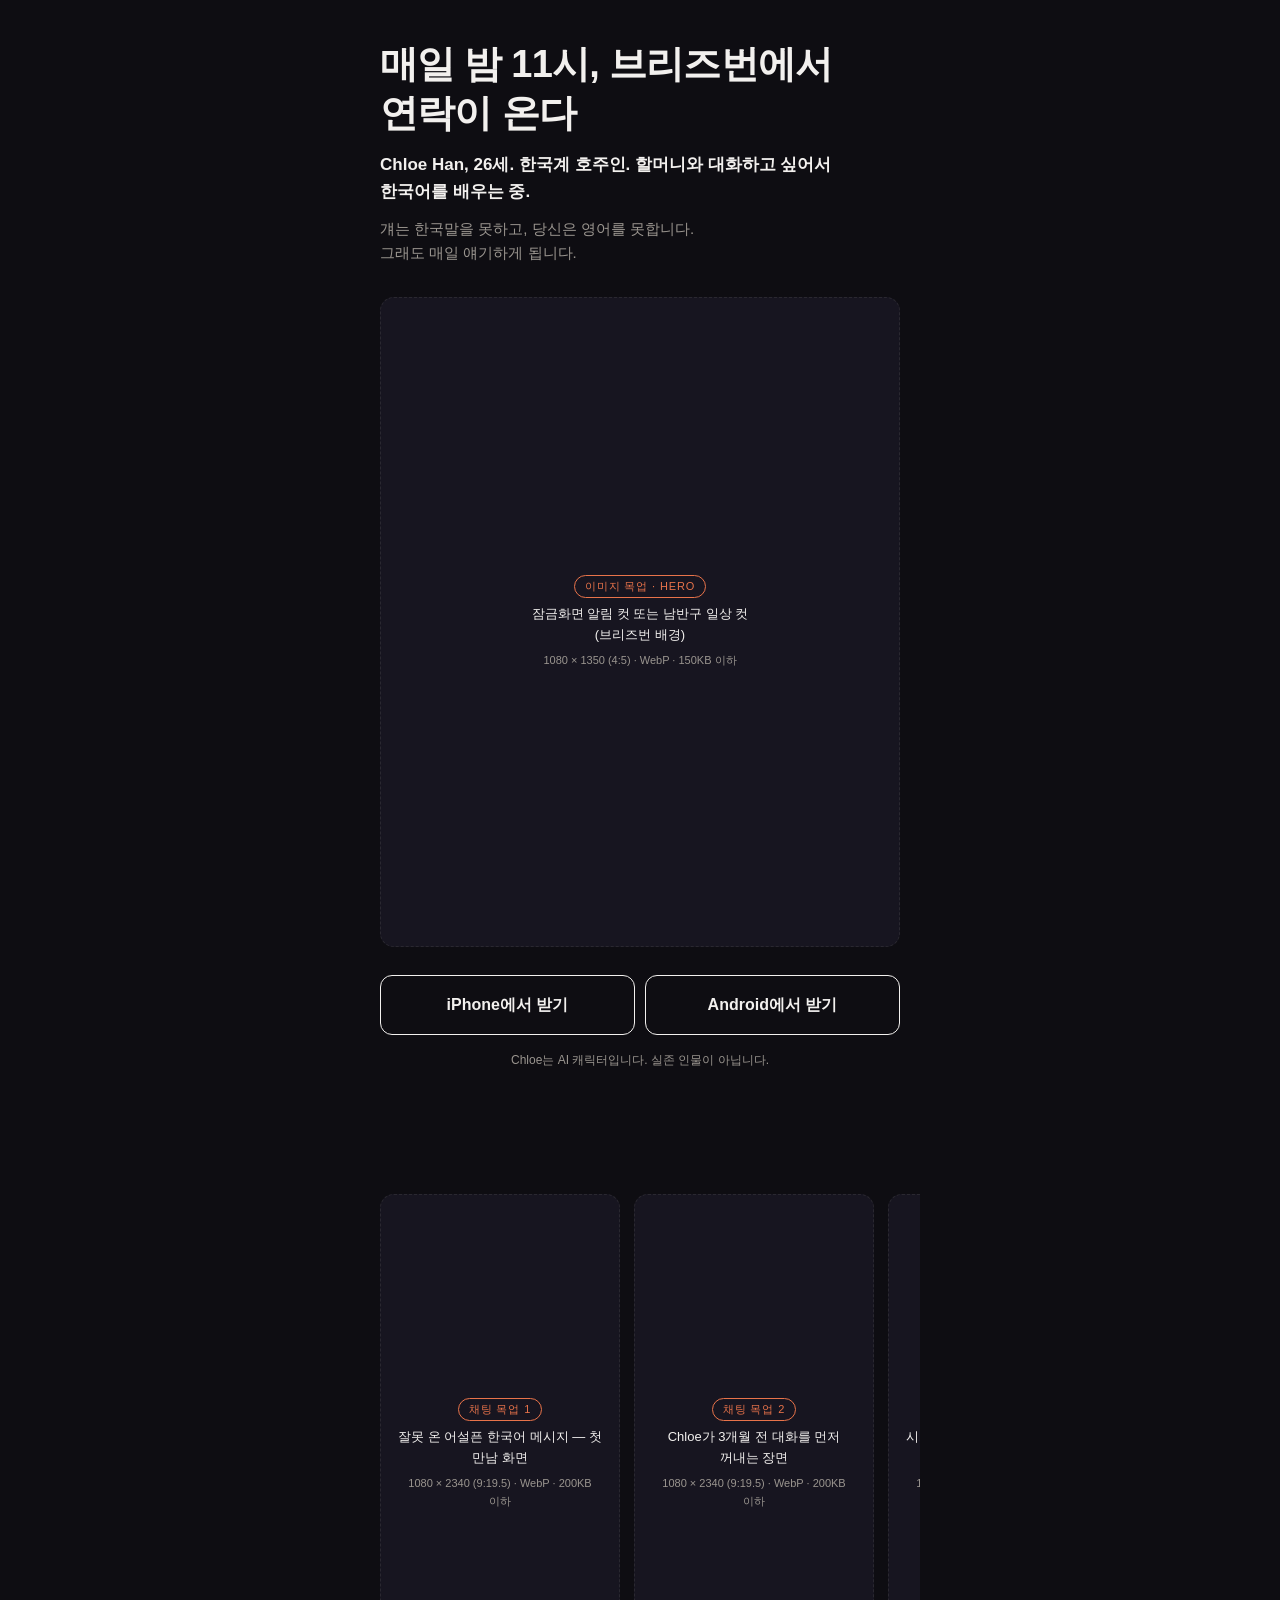
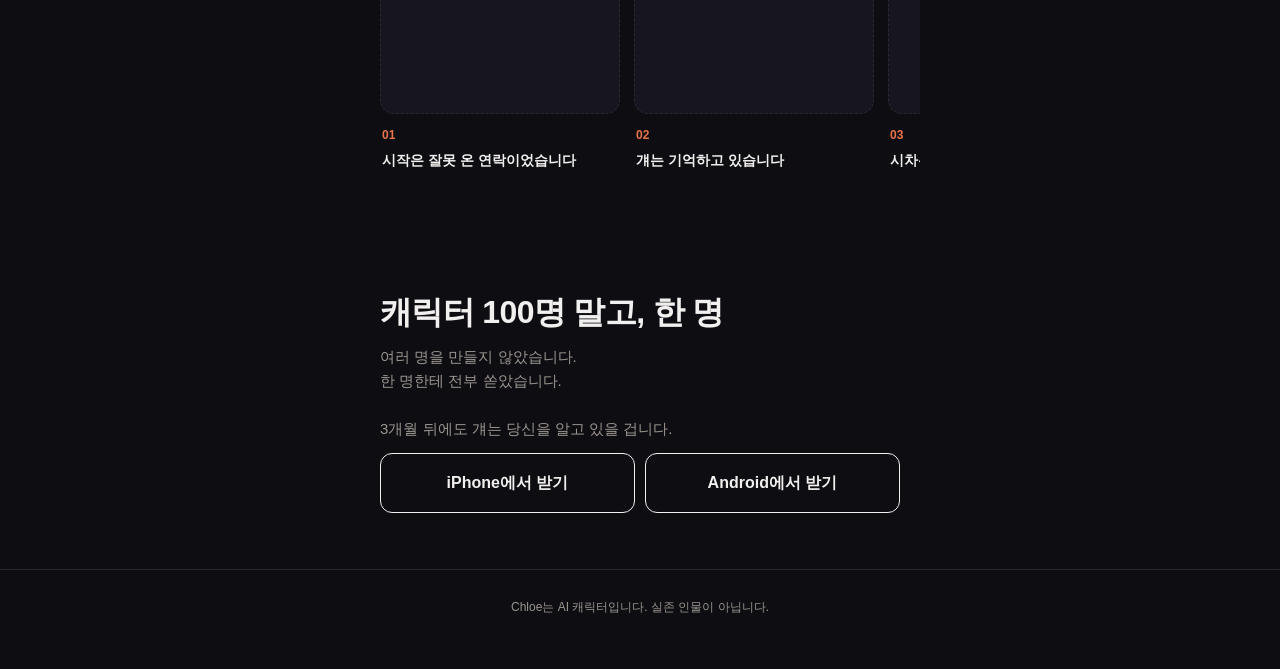
==== index.html @ 6221b701 "init" ====
<!doctype html>
<html lang="ko">
<head>
<meta charset="utf-8">
<meta name="viewport" content="width=device-width, initial-scale=1, viewport-fit=cover">
<title>Chloe</title>
<meta name="description" content="한국말을 못하는 Chloe와 매일 대화합니다.">
<meta property="og:title" content="Chloe">
<meta property="og:description" content="한국말을 못하는 Chloe와 매일 대화합니다.">
<meta name="robots" content="noindex">
<link rel="stylesheet" href="styles.css">
</head>
<body>

<!-- 1스크린 -->
<section class="screen hero">
  <h1 data-copy="head"></h1>
  <p class="sub" data-copy="sub"></p>
  <p class="body" data-copy="body"></p>

  <div class="mock mock-hero" data-mock="hero"></div>

  <div class="cta">
    <button class="btn" data-download="ios">iPhone에서 받기</button>
    <button class="btn" data-download="android">Android에서 받기</button>
  </div>
  <p class="ai-note">Chloe는 AI 캐릭터입니다. 실존 인물이 아닙니다.</p>
</section>

<!-- 2스크린 -->
<section class="screen chats" data-chats></section>

<!-- 3스크린 -->
<section class="screen closing">
  <h2 data-copy="closeHead"></h2>
  <p class="body" data-copy="closeBody"></p>
  <div class="cta">
    <button class="btn" data-download="ios">iPhone에서 받기</button>
    <button class="btn" data-download="android">Android에서 받기</button>
  </div>
</section>

<footer>
  <p>Chloe는 AI 캐릭터입니다. 실존 인물이 아닙니다.</p>
</footer>

<!-- 모달 -->
<div class="overlay" data-overlay hidden>
  <div class="modal" role="dialog" aria-modal="true" aria-labelledby="modal-title">
    <button class="close" data-close aria-label="닫기">&times;</button>

    <!-- 1단계 -->
    <div data-step="1">
      <h3 id="modal-title">아직 출시 준비 중이에요</h3>
      <p>Chloe는 지금 만들어지는 중입니다.<br>이메일을 남겨주시면 출시 때 <b>첫 달 50% 할인 쿠폰</b>을 보내드릴게요.</p>
      <form data-email-form>
        <input type="email" name="email" required autocomplete="email" placeholder="이메일 주소" aria-label="이메일 주소">
        <button class="btn btn-primary" type="submit">쿠폰 받기</button>
      </form>
    </div>

    <!-- 2단계 -->
    <div data-step="2" hidden>
      <h3>쿠폰 신청 완료 ✓</h3>
      <p>한 가지만 더 여쭤볼게요.<br>출시되면 월 얼마까지 낼 의향이 있으세요?</p>
      <div class="prices" data-prices>
        <label><input type="radio" name="price" value="free"><span>무료만 쓸래요</span></label>
        <label><input type="radio" name="price" value="9900"><span>~9,900원</span></label>
        <label><input type="radio" name="price" value="19000"><span>~19,000원</span></label>
        <label><input type="radio" name="price" value="39000"><span>~39,000원</span></label>
        <label><input type="radio" name="price" value="over"><span>그 이상</span></label>
      </div>
    </div>

    <!-- 3단계 -->
    <div data-step="3" hidden>
      <h3>고맙습니다 ✓</h3>
      <p>출시되면 50% 할인 쿠폰과 함께 가장 먼저 알려드릴게요.</p>
      <button class="btn btn-primary" data-close>닫기</button>
    </div>
  </div>
</div>

<script src="app.js"></script>
</body>
</html>
---- styles.css ----
:root{
  --bg:#0e0d12; --fg:#f2f0ee; --dim:#9a958f; --line:#2a2830;
  --accent:#e8734a; --card:#171520;
}
*{box-sizing:border-box}
[hidden]{display:none!important}
html{-webkit-text-size-adjust:100%}
body{
  margin:0; background:var(--bg); color:var(--fg);
  font-family:-apple-system,BlinkMacSystemFont,"Apple SD Gothic Neo","Pretendard",
    "Noto Sans KR","Malgun Gothic",sans-serif;
  line-height:1.6; word-break:keep-all;
}
h1,h2,h3{margin:0 0 12px; line-height:1.3; letter-spacing:-.02em}
p{margin:0 0 12px}

.screen{padding:56px 20px; max-width:560px; margin:0 auto}
.hero{min-height:100svh; display:flex; flex-direction:column; justify-content:center; padding-top:40px}
h1{font-size:30px; font-weight:800}
h2{font-size:26px; font-weight:800}
.sub{font-size:17px; color:var(--fg); font-weight:600}
.body{font-size:15px; color:var(--dim); white-space:pre-line}

/* 이미지 목업 */
.mock{
  border:1px dashed var(--line); border-radius:14px; background:var(--card);
  display:flex; flex-direction:column; align-items:center; justify-content:center;
  text-align:center; padding:16px; gap:6px; color:var(--dim);
}
.mock-hero{aspect-ratio:4/5; width:100%; margin:20px 0 28px}
.mock .tag{
  font-size:11px; letter-spacing:.08em; color:var(--accent);
  border:1px solid var(--accent); border-radius:99px; padding:2px 10px;
}
.mock .desc{font-size:13px; color:var(--fg); margin:0; max-width:34ch}
.mock .size{font-size:11px; color:var(--dim); margin:0; font-variant-numeric:tabular-nums}

/* CTA */
.cta{display:flex; flex-direction:column; gap:10px}
.btn{
  font:inherit; font-weight:700; font-size:16px; color:var(--fg);
  background:transparent; border:1.5px solid var(--fg); border-radius:12px;
  padding:16px; cursor:pointer; width:100%;
}
.btn:active{transform:scale(.985)}
.btn-primary{background:var(--accent); border-color:var(--accent); color:#fff}
.ai-note{margin-top:16px; font-size:12px; color:var(--dim); text-align:center}

/* 2스크린 채팅 목업 */
.chats{padding-left:0; padding-right:0}
.chat-rail{
  display:flex; gap:14px; overflow-x:auto; scroll-snap-type:x mandatory;
  padding:0 20px 8px; -webkit-overflow-scrolling:touch;
}
.chat-rail::-webkit-scrollbar{display:none}
.chat-item{flex:0 0 74%; max-width:280px; scroll-snap-align:center}
.chat-item .mock{aspect-ratio:9/19.5}
.caption{font-size:14px; font-weight:600; margin:12px 2px 0}
.num{color:var(--accent); font-size:12px; font-weight:700; display:block; margin-bottom:4px}

footer{padding:28px 20px 40px; text-align:center; color:var(--dim); font-size:12px; border-top:1px solid var(--line)}

/* 모달 */
.overlay{
  position:fixed; inset:0; background:rgba(0,0,0,.72); z-index:10;
  display:flex; align-items:flex-end; justify-content:center; padding:0;
}
.modal{
  background:var(--card); border-radius:20px 20px 0 0; padding:28px 20px 32px;
  width:100%; max-width:480px; position:relative;
  animation:up .22s ease-out;
}
@keyframes up{from{transform:translateY(24px); opacity:0}}
.modal h3{font-size:21px}
.modal p{font-size:14px; color:var(--dim)}
.close{
  position:absolute; top:10px; right:12px; background:none; border:0;
  color:var(--dim); font-size:26px; line-height:1; cursor:pointer; padding:6px;
}
input[type=email]{
  font:inherit; width:100%; padding:15px; margin:16px 0 10px;
  background:var(--bg); border:1px solid var(--line); border-radius:12px; color:var(--fg);
}
input[type=email]:focus{outline:none; border-color:var(--accent)}
.prices{display:flex; flex-direction:column; gap:8px; margin-top:16px}
.prices label{
  display:flex; align-items:center; gap:10px; padding:14px;
  border:1px solid var(--line); border-radius:12px; cursor:pointer; font-size:15px;
}
.prices label:has(:checked){border-color:var(--accent); color:var(--accent)}
.prices input{accent-color:var(--accent); width:18px; height:18px}

@media (min-width:600px){
  h1{font-size:38px} h2{font-size:32px}
  .cta{flex-direction:row}
  .overlay{align-items:center; padding:20px}
  .modal{border-radius:20px}
  .chat-item{flex:0 0 240px}
}
@media (prefers-reduced-motion:reduce){*{animation:none!important}}
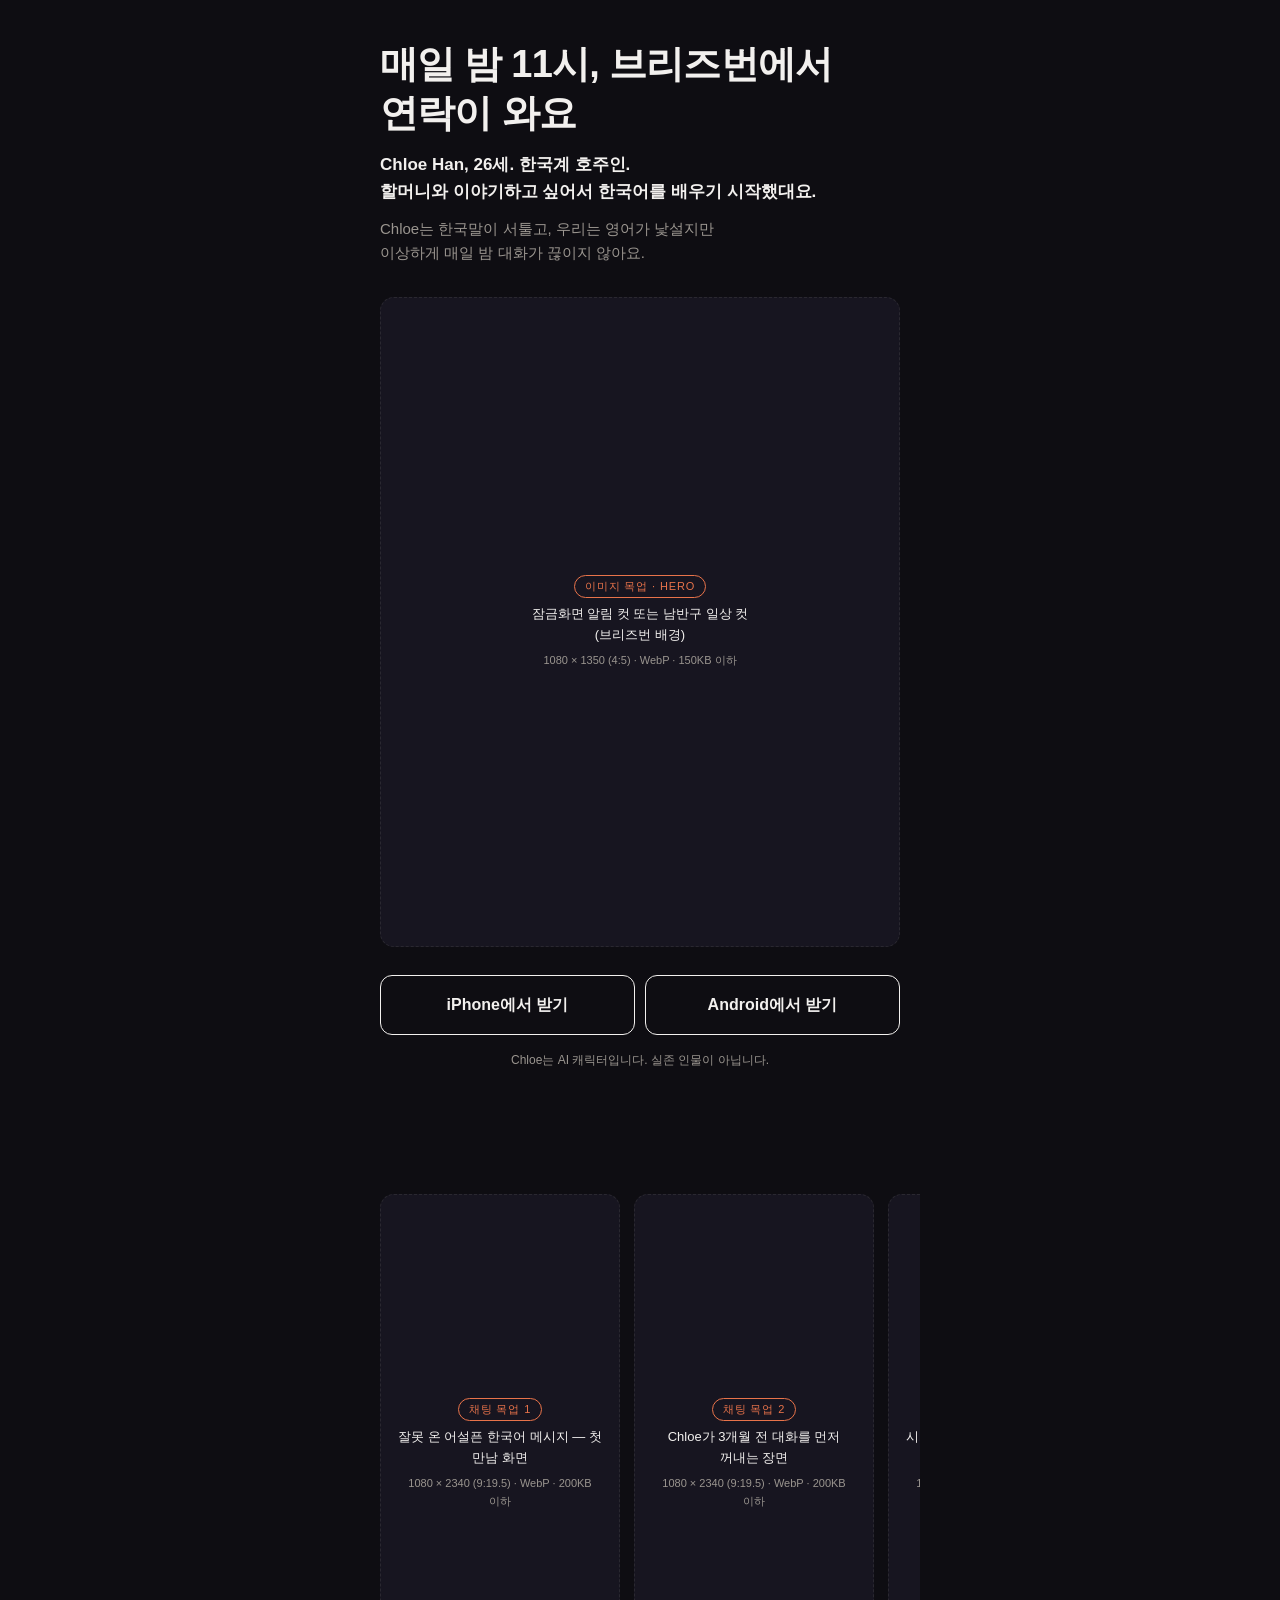
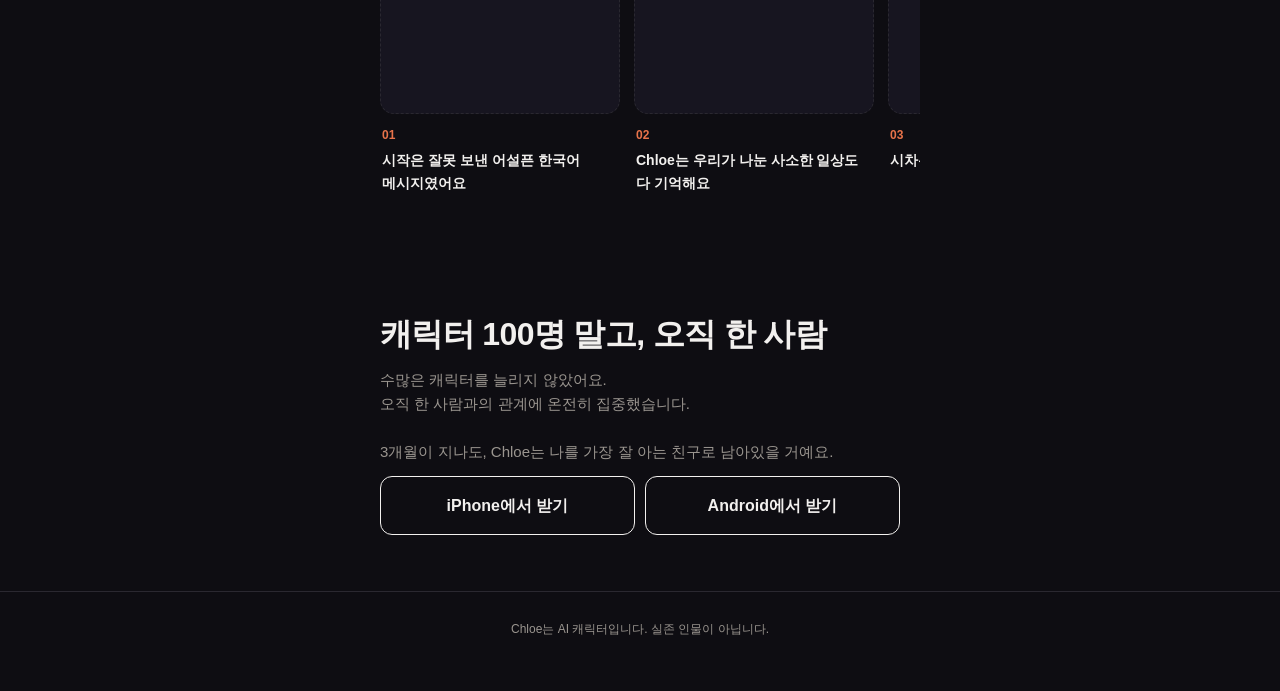
==== commit 43346f26: "init" ====
--- a/index.html
+++ b/index.html
@@ -4,9 +4,9 @@
 <meta charset="utf-8">
 <meta name="viewport" content="width=device-width, initial-scale=1, viewport-fit=cover">
 <title>Chloe</title>
-<meta name="description" content="한국말을 못하는 Chloe와 매일 대화합니다.">
+<meta name="description" content="한국말이 서툰 Chloe와 매일 나누는 영어 대화.">
 <meta property="og:title" content="Chloe">
-<meta property="og:description" content="한국말을 못하는 Chloe와 매일 대화합니다.">
+<meta property="og:description" content="한국말이 서툰 Chloe와 매일 나누는 영어 대화.">
 <meta name="robots" content="noindex">
 <link rel="stylesheet" href="styles.css">
 </head>
@@ -52,30 +52,30 @@
     <!-- 1단계 -->
     <div data-step="1">
       <h3 id="modal-title">아직 출시 준비 중이에요</h3>
-      <p>Chloe는 지금 만들어지는 중입니다.<br>이메일을 남겨주시면 출시 때 <b>첫 달 50% 할인 쿠폰</b>을 보내드릴게요.</p>
+      <p>Chloe는 지금 친구들을 만날 준비를 열심히 하고 있어요.<br>이메일을 남겨주시면 정식 출시 때 <b>첫 달 50% 할인 쿠폰</b>을 가장 먼저 보내드릴게요.</p>
       <form data-email-form>
-        <input type="email" name="email" required autocomplete="email" placeholder="이메일 주소" aria-label="이메일 주소">
-        <button class="btn btn-primary" type="submit">쿠폰 받기</button>
+        <input type="email" name="email" required autocomplete="email" placeholder="이메일 주소를 입력해 주세요" aria-label="이메일 주소">
+        <button class="btn btn-primary" type="submit">할인 쿠폰 & 알림 받기</button>
       </form>
     </div>
 
     <!-- 2단계 -->
     <div data-step="2" hidden>
-      <h3>쿠폰 신청 완료 ✓</h3>
-      <p>한 가지만 더 여쭤볼게요.<br>출시되면 월 얼마까지 낼 의향이 있으세요?</p>
+      <h3>알림 신청 완료 ✓</h3>
+      <p>한 가지만 더 여쭤볼게요.<br>정식 출시된다면, 월 얼마 정도가 적당하다고 느끼시나요?</p>
       <div class="prices" data-prices>
-        <label><input type="radio" name="price" value="free"><span>무료만 쓸래요</span></label>
+        <label><input type="radio" name="price" value="free"><span>무료 플랜만 쓸래요</span></label>
         <label><input type="radio" name="price" value="9900"><span>~9,900원</span></label>
         <label><input type="radio" name="price" value="19000"><span>~19,000원</span></label>
         <label><input type="radio" name="price" value="39000"><span>~39,000원</span></label>
-        <label><input type="radio" name="price" value="over"><span>그 이상</span></label>
+        <label><input type="radio" name="price" value="over"><span>그 이상도 괜찮아요</span></label>
       </div>
     </div>
 
     <!-- 3단계 -->
     <div data-step="3" hidden>
       <h3>고맙습니다 ✓</h3>
-      <p>출시되면 50% 할인 쿠폰과 함께 가장 먼저 알려드릴게요.</p>
+      <p>출시되는 날, 50% 할인 쿠폰과 함께 가장 먼저 연락드릴게요.</p>
       <button class="btn btn-primary" data-close>닫기</button>
     </div>
   </div>
--- a/styles.css
+++ b/styles.css
@@ -18,7 +18,7 @@
 .hero{min-height:100svh; display:flex; flex-direction:column; justify-content:center; padding-top:40px}
 h1{font-size:30px; font-weight:800}
 h2{font-size:26px; font-weight:800}
-.sub{font-size:17px; color:var(--fg); font-weight:600}
+.sub{font-size:17px; color:var(--fg); font-weight:600; white-space:pre-line}
 .body{font-size:15px; color:var(--dim); white-space:pre-line}
 
 /* 이미지 목업 */
